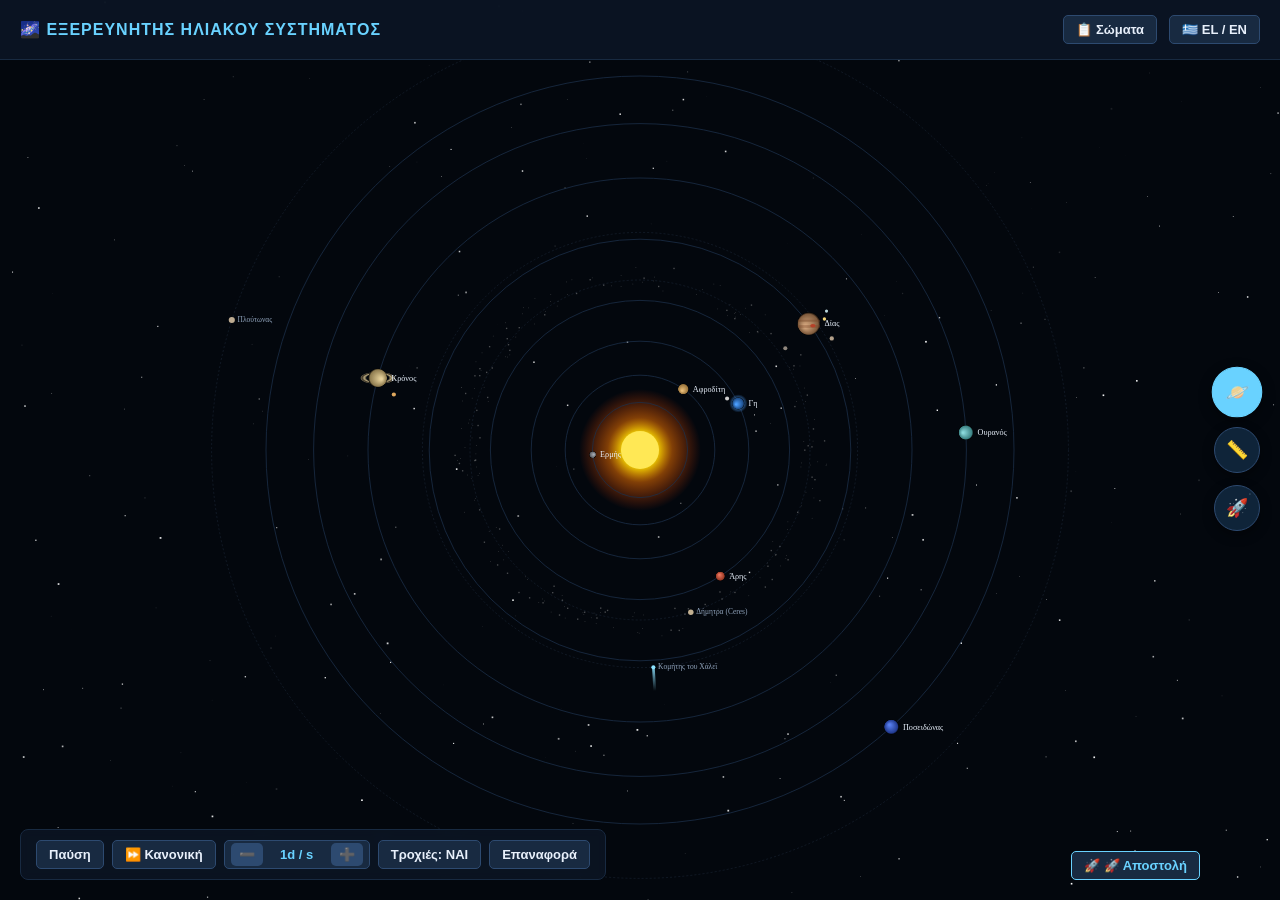
==== web_version/index.html @ 481f6a31 "feat(solar): implement web version with interactive 3D planets, bilingual support, and realistic Arg" ====
<!DOCTYPE html>
<html lang="el">
<head>
    <meta charset="UTF-8">
    <title>Solar System Explorer</title>
    <link rel="stylesheet" href="style.css">
</head>
<body>

    <header id="nav-header">
        <div class="logo" id="app-title">🌌 ΕΞΕΡΕΥΝΗΤΗΣ ΗΛΙΑΚΟΥ ΣΥΣΤΗΜΑΤΟΣ</div>
        <div class="header-right">
            <button class="drawer-toggle-btn" id="btnToggleDrawer">📋 <span id="lbl-objects">Σώματα</span></button>
            <button class="lang-btn" id="btnLang">🇬🇷 EL / EN</button>
        </div>
    </header>

    <!-- Vertical Navigation Panel (Right Side) -->
    <nav id="vertical-nav">
        <button class="nav-icon-btn active" data-view="solar-view" data-tooltip="Ηλιακό Σύστημα" id="nav-solar">🪐</button>
        <button class="nav-icon-btn" data-view="compare-view" data-tooltip="Σύγκριση Μεγεθών" id="nav-compare">📏</button>
        <button class="nav-icon-btn" data-view="game-view" data-tooltip="Mini-Game (Αργώ)" id="nav-game">🚀</button>
    </nav>

    <!-- 🚀 Mission Control Setup Panel -->
    <div id="mission-panel">
        <h3 id="lbl-mission-title">ΑΠΟΣΤΟΛΗ ΙΑΣΟΝΑΣ · ΑΡΓΩ</h3>
        <div class="form-group">
            <label id="lbl-origin">Προέλευση:</label>
            <select id="selectOrigin"></select>
        </div>
        <div class="form-group">
            <label id="lbl-dest">Προορισμός:</label>
            <select id="selectDest"></select>
        </div>
        <button class="ctrl-btn" id="btnStartMission" style="width: 100%; margin-top: 5px;">🚀 Εκτόξευση</button>
    </div>

    <!-- 🚀 Live Mission HUD Status Card -->
    <div id="mission-status-card">
        <h4>🚀 ΑΡΓΩ · LIVE HUD</h4>
        <div id="mission-stage" style="font-size: 12px; color: #e8f0fb; margin-bottom: 5px;">-</div>
        <div class="progress-bg"><div class="progress-fill" id="mission-progress-bar"></div></div>
        <div id="mission-days" style="font-size: 11px; color: #91a4bc;">0 / 0 days</div>
        <div style="display: flex; gap: 8px; margin-top: 10px;">
            <button class="ctrl-btn" id="btnFollowArgo" style="font-size: 11px; flex: 1;">🎯 Follow Argo</button>
            <button class="ctrl-btn" id="btnAbortMission" style="font-size: 11px; background: #8b2626;">✖</button>
        </div>
    </div>

    <!-- Accordion Quick Objects Menu Drawer -->
    <div id="objects-drawer">
        <div class="accordion-header" data-target="drawer-stars"><span id="cat-stars">Άστρα</span> <span>▶</span></div>
        <div class="accordion-content" id="drawer-stars"></div>

        <div class="accordion-header" data-target="drawer-planets"><span id="cat-planets">Πλανήτες</span> <span>▶</span></div>
        <div class="accordion-content" id="drawer-planets"></div>

        <div class="accordion-header" data-target="drawer-moons"><span id="cat-moons">Δορυφόροι</span> <span>▶</span></div>
        <div class="accordion-content" id="drawer-moons"></div>

        <div class="accordion-header" data-target="drawer-small"><span id="cat-small">Νάνοι & Κομήτες</span> <span>▶</span></div>
        <div class="accordion-content" id="drawer-small"></div>
    </div>

    <main id="app-container">
        
        <section id="solar-view" class="view active">
            <canvas id="solarCanvas"></canvas>
            
            <div id="sidebar">
                <button id="close-btn">✕</button>
                <h2 id="info-name">-</h2>
                <p><span class="label" id="lbl-desc">Περιγραφή</span><br><span id="info-desc">-</span></p>
                <p><span class="label" id="lbl-diam">Διάμετρος</span><br><span id="info-diam">-</span></p>
                <p><span class="label" id="lbl-temp">Θερμοκρασία</span><br><span id="info-temp">-</span></p>
                <p><span class="label" id="lbl-moons">Δεδομένα / Φεγγάρια</span><br><span id="info-moons">-</span></p>
            </div>

            <!-- Bottom Left Controls -->
            <div id="controls">
                <button class="ctrl-btn" id="btnPause">Παύση</button>
                <button class="ctrl-btn" id="btnDirection">⏩ Forward</button>
                
                <div class="speed-group">
                    <button class="step-btn" id="btnSpeedMinus">➖</button>
                    <span class="speed-display" id="speedDisplay">1d / s</span>
                    <button class="step-btn" id="btnSpeedPlus">➕</button>
                </div>

                <button class="ctrl-btn" id="btnOrbits">Τροχιές: ON</button>
                <button class="ctrl-btn" id="btnReset">Επαναφορά</button>
            </div>

            <!-- Bottom Right Mission Button -->
            <div id="bottom-right-actions">
                <button class="drawer-toggle-btn" id="btnToggleMission" style="background: #182a41; border-color: #69d2ff; color: #69d2ff; font-weight: bold;">🚀 <span id="lbl-mission-btn">Αποστολή</span></button>
            </div>
        </section>

        <section id="compare-view" class="view">
            <div class="placeholder-content">
                <h2>Σύγκριση Μεγεθών Πλανητών</h2>
                <p>Εδώ θα μπει το view σύγκρισης!</p>
            </div>
        </section>

        <section id="game-view" class="view">
            <div class="placeholder-content">
                <h2>Asteroid Belt Dodger · Argo Game</h2>
                <p>Εδώ θα φτιάξουμε το παιχνίδι με την Αργώ!</p>
            </div>
        </section>

    </main>

    <script src="data.js"></script>
    <script src="solar.js"></script>
    <script src="app.js"></script>
</body>
</html>
---- web_version/style.css ----
body, html {
    margin: 0;
    padding: 0;
    width: 100%;
    height: 100%;
    overflow: hidden;
    background-color: #050a13;
    font-family: 'Segoe UI', Tahoma, Geneva, Verdana, sans-serif;
    color: #e8f0fb;
}

#nav-header {
    position: absolute;
    top: 0;
    left: 0;
    width: 100%;
    height: 60px;
    background: rgba(12, 22, 37, 0.9);
    border-bottom: 1px solid #182a41;
    display: flex;
    justify-content: space-between;
    align-items: center;
    padding: 0 20px;
    box-sizing: border-box;
    z-index: 100;
    backdrop-filter: blur(8px);
}
.logo {
    font-weight: bold;
    font-size: 16px;
    color: #69d2ff;
    letter-spacing: 1px;
}
.header-right {
    display: flex;
    gap: 12px;
    align-items: center;
}

/* Vertical Sidebar Navigation (Right Side) */
#vertical-nav {
    position: absolute;
    right: 20px;
    top: 50%;
    transform: translateY(-50%);
    display: flex;
    flex-direction: column;
    gap: 12px;
    z-index: 95;
}
.nav-icon-btn {
    width: 46px;
    height: 46px;
    background: rgba(18, 42, 65, 0.85);
    border: 1px solid #2d4a70;
    border-radius: 50%;
    color: #e8f0fb;
    font-size: 18px;
    cursor: pointer;
    display: flex;
    justify-content: center;
    align-items: center;
    transition: all 0.25s ease;
    box-shadow: 0 4px 12px rgba(0,0,0,0.4);
    position: relative;
}
.nav-icon-btn:hover, .nav-icon-btn.active {
    background: #69d2ff;
    color: #050a13;
    border-color: #69d2ff;
    transform: scale(1.1);
}
.nav-icon-btn::after {
    content: attr(data-tooltip);
    position: absolute;
    right: 55px;
    background: rgba(12, 22, 37, 0.95);
    color: #e8f0fb;
    padding: 5px 10px;
    border-radius: 5px;
    font-size: 12px;
    white-space: nowrap;
    border: 1px solid #2d4a70;
    opacity: 0;
    pointer-events: none;
    transition: opacity 0.2s;
}
.nav-icon-btn:hover::after {
    opacity: 1;
}

/* Mission Control Setup Panel */
#mission-panel {
    position: absolute;
    bottom: 80px;
    right: 80px;
    width: 280px;
    background: rgba(12, 22, 37, 0.95);
    border: 1px solid #182a41;
    border-radius: 10px;
    padding: 18px;
    box-sizing: border-box;
    z-index: 90;
    backdrop-filter: blur(8px);
    display: none;
    box-shadow: 0 10px 30px rgba(0,0,0,0.5);
}
#mission-panel h3 {
    margin-top: 0;
    color: #69d2ff;
    font-size: 15px;
    letter-spacing: 0.5px;
}
.form-group {
    margin-bottom: 12px;
}
.form-group label {
    display: block;
    font-size: 12px;
    color: #91a4bc;
    margin-bottom: 4px;
}
.form-group select {
    width: 100%;
    background: #182a41;
    color: #e8f0fb;
    border: 1px solid #2d4a70;
    padding: 8px;
    border-radius: 5px;
    font-size: 13px;
    outline: none;
}

/* Mission Live Status HUD Card */
#mission-status-card {
    position: absolute;
    top: 70px;
    left: 20px;
    width: 280px;
    background: rgba(12, 22, 37, 0.92);
    border: 1px solid #2d4a70;
    border-radius: 10px;
    padding: 15px;
    box-sizing: border-box;
    z-index: 90;
    backdrop-filter: blur(8px);
    display: none;
}
#mission-status-card h4 {
    margin: 0 0 8px 0;
    color: #69d2ff;
    font-size: 14px;
}
.progress-bg {
    width: 100%;
    height: 8px;
    background: #182a41;
    border-radius: 4px;
    overflow: hidden;
    margin: 8px 0;
}
.progress-fill {
    height: 100%;
    width: 0%;
    background: #69d2ff;
    transition: width 0.2s;
}

/* Accordion Quick Objects Drawer */
#objects-drawer {
    position: absolute;
    top: 70px;
    left: 20px;
    width: 260px;
    max-height: calc(100vh - 160px);
    background: rgba(12, 22, 37, 0.95);
    border: 1px solid #182a41;
    border-radius: 8px;
    padding: 15px;
    box-sizing: border-box;
    overflow-y: auto;
    z-index: 90;
    backdrop-filter: blur(8px);
    display: none;
}
.accordion-header {
    margin: 8px 0 4px 0;
    font-size: 13px;
    font-weight: bold;
    color: #69d2ff;
    cursor: pointer;
    display: flex;
    justify-content: space-between;
    padding: 6px 8px;
    background: rgba(24, 42, 65, 0.5);
    border-radius: 4px;
    transition: background 0.2s;
}
.accordion-header:hover {
    background: #2d4a70;
}
.accordion-content {
    display: none;
    padding-left: 10px;
}
.accordion-content.open {
    display: block;
}
.drawer-item {
    padding: 6px 10px;
    font-size: 13px;
    color: #e8f0fb;
    cursor: pointer;
    border-radius: 4px;
    transition: background 0.15s;
}
.drawer-item:hover {
    background: #2d4a70;
}

/* Canvas & Views */
.view {
    display: none;
    width: 100vw;
    height: 100vh;
    position: absolute;
    top: 0;
    left: 0;
}
.view.active { display: block; }
canvas { display: block; width: 100vw; height: 100vh; }

/* Sidebar Info */
#sidebar {
    position: absolute;
    top: 80px;
    right: 80px;
    width: 280px;
    background: rgba(12, 22, 37, 0.92);
    border: 1px solid #182a41;
    border-radius: 10px;
    padding: 20px;
    box-shadow: 0 10px 30px rgba(0,0,0,0.5);
    backdrop-filter: blur(8px);
    display: none;
    z-index: 90;
}
#sidebar h2 { margin-top: 0; color: #69d2ff; font-size: 18px; }
#sidebar p { margin: 8px 0; font-size: 13px; line-height: 1.4; color: #e8f0fb; }
#sidebar .label { color: #91a4bc; font-size: 11px; text-transform: uppercase; }
#close-btn {
    position: absolute;
    top: 15px;
    right: 15px;
    background: none;
    border: none;
    color: #91a4bc;
    font-size: 16px;
    cursor: pointer;
}

/* Bottom Controls & Bottom Right Mission Button */
#controls {
    position: absolute;
    bottom: 20px;
    left: 20px;
    display: flex;
    gap: 8px;
    background: rgba(12, 22, 37, 0.85);
    padding: 10px 15px;
    border-radius: 8px;
    border: 1px solid #182a41;
    backdrop-filter: blur(5px);
    z-index: 90;
    align-items: center;
}
#bottom-right-actions {
    position: absolute;
    bottom: 20px;
    right: 80px;
    z-index: 90;
}
.speed-group {
    display: flex;
    align-items: center;
    gap: 4px;
    background: #182a41;
    border: 1px solid #2d4a70;
    border-radius: 5px;
    padding: 2px 6px;
}
.speed-display {
    font-size: 13px;
    font-weight: bold;
    min-width: 60px;
    text-align: center;
    color: #69d2ff;
}
button.ctrl-btn, button.step-btn, button.lang-btn, button.drawer-toggle-btn {
    background: #182a41;
    color: #e8f0fb;
    border: 1px solid #2d4a70;
    padding: 6px 12px;
    border-radius: 5px;
    cursor: pointer;
    font-size: 13px;
    font-weight: 600;
    transition: background 0.2s;
}
button.step-btn {
    padding: 4px 8px;
    border: none;
    background: #2d4a70;
}
button.ctrl-btn:hover, button.step-btn:hover, button.lang-btn:hover, button.drawer-toggle-btn:hover {
    background: #2d4a70;
    border-color: #69d2ff;
}
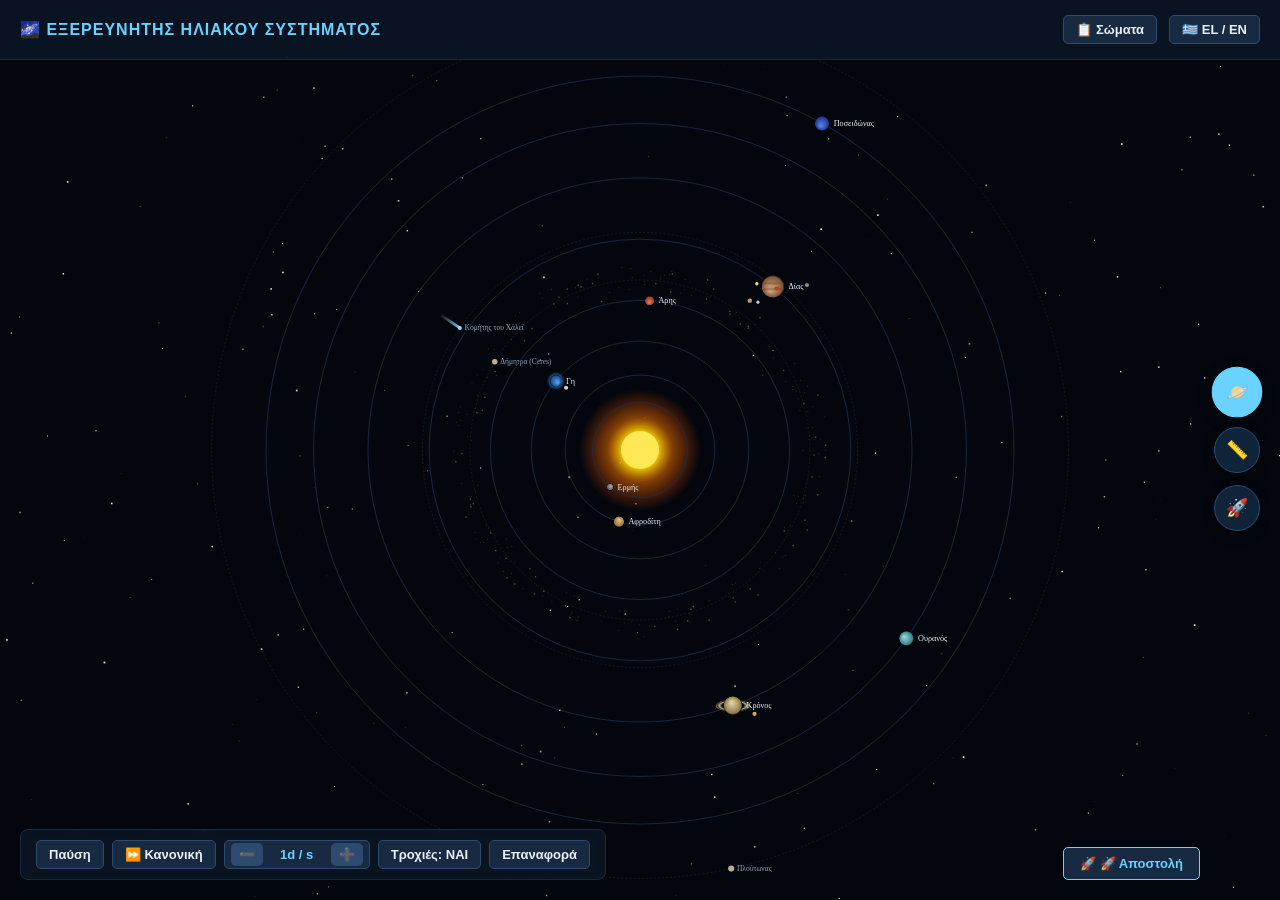
==== commit 7787af23: "fix: correct mission position" ====
--- a/web_version/index.html
+++ b/web_version/index.html
@@ -92,9 +92,21 @@
                 <button class="ctrl-btn" id="btnReset">Επαναφορά</button>
             </div>
 
-            <!-- Bottom Right Mission Button -->
+            <!-- Bottom Right Mission Actions Container -->
             <div id="bottom-right-actions">
-                <button class="drawer-toggle-btn" id="btnToggleMission" style="background: #182a41; border-color: #69d2ff; color: #69d2ff; font-weight: bold;">🚀 <span id="lbl-mission-btn">Αποστολή</span></button>
+                <!-- 🚀 Live Mission HUD Status Card -->
+                <div id="mission-status-card">
+                    <h4>🚀 ΑΡΓΩ · LIVE HUD</h4>
+                    <div id="mission-stage" style="font-size: 12px; color: #e8f0fb; margin-bottom: 5px;">-</div>
+                    <div class="progress-bg"><div class="progress-fill" id="mission-progress-bar"></div></div>
+                    <div id="mission-days" style="font-size: 11px; color: #91a4bc;">0 / 0 days</div>
+                    <div style="display: flex; gap: 8px; margin-top: 10px;">
+                        <button class="ctrl-btn" id="btnFollowArgo" style="font-size: 11px; flex: 1;">🎯 Follow Argo</button>
+                        <button class="ctrl-btn" id="btnAbortMission" style="font-size: 11px; background: #8b2626;">✖</button>
+                    </div>
+                </div>
+
+                <button class="ctrl-btn" id="btnToggleMission" style="background: #182a41; border-color: #69d2ff; color: #69d2ff; font-weight: bold; padding: 8px 16px;">🚀 <span id="lbl-mission-btn">Αποστολή</span></button>
             </div>
         </section>
 
--- a/web_version/style.css
+++ b/web_version/style.css
@@ -89,11 +89,11 @@
     opacity: 1;
 }
 
-/* Mission Control Setup Panel */
+/* Mission Control Setup Panel (Πιο αριστερά για να μη χτυπάει τα δεξιά κουμπιά) */
 #mission-panel {
     position: absolute;
     bottom: 80px;
-    right: 80px;
+    right: 85px;
     width: 280px;
     background: rgba(12, 22, 37, 0.95);
     border: 1px solid #182a41;
@@ -131,11 +131,11 @@
     outline: none;
 }
 
-/* Mission Live Status HUD Card */
+/* Mission Live Status HUD Card (Πιο αριστερά, έξω από τη ζώνη των navigation icons) */
 #mission-status-card {
     position: absolute;
-    top: 70px;
-    left: 20px;
+    bottom: 80px;
+    right: 85px;
     width: 280px;
     background: rgba(12, 22, 37, 0.92);
     border: 1px solid #2d4a70;
@@ -145,6 +145,7 @@
     z-index: 90;
     backdrop-filter: blur(8px);
     display: none;
+    box-shadow: 0 10px 30px rgba(0,0,0,0.5);
 }
 #mission-status-card h4 {
     margin: 0 0 8px 0;
@@ -164,6 +165,17 @@
     width: 0%;
     background: #69d2ff;
     transition: width 0.2s;
+}
+
+/* Bottom Right Actions Container (Αριστερά από τα navigation icons) */
+#bottom-right-actions {
+    position: absolute;
+    bottom: 20px;
+    right: 85px;
+    z-index: 90;
+    display: flex;
+    flex-direction: column;
+    align-items: flex-end;
 }
 
 /* Accordion Quick Objects Drawer */
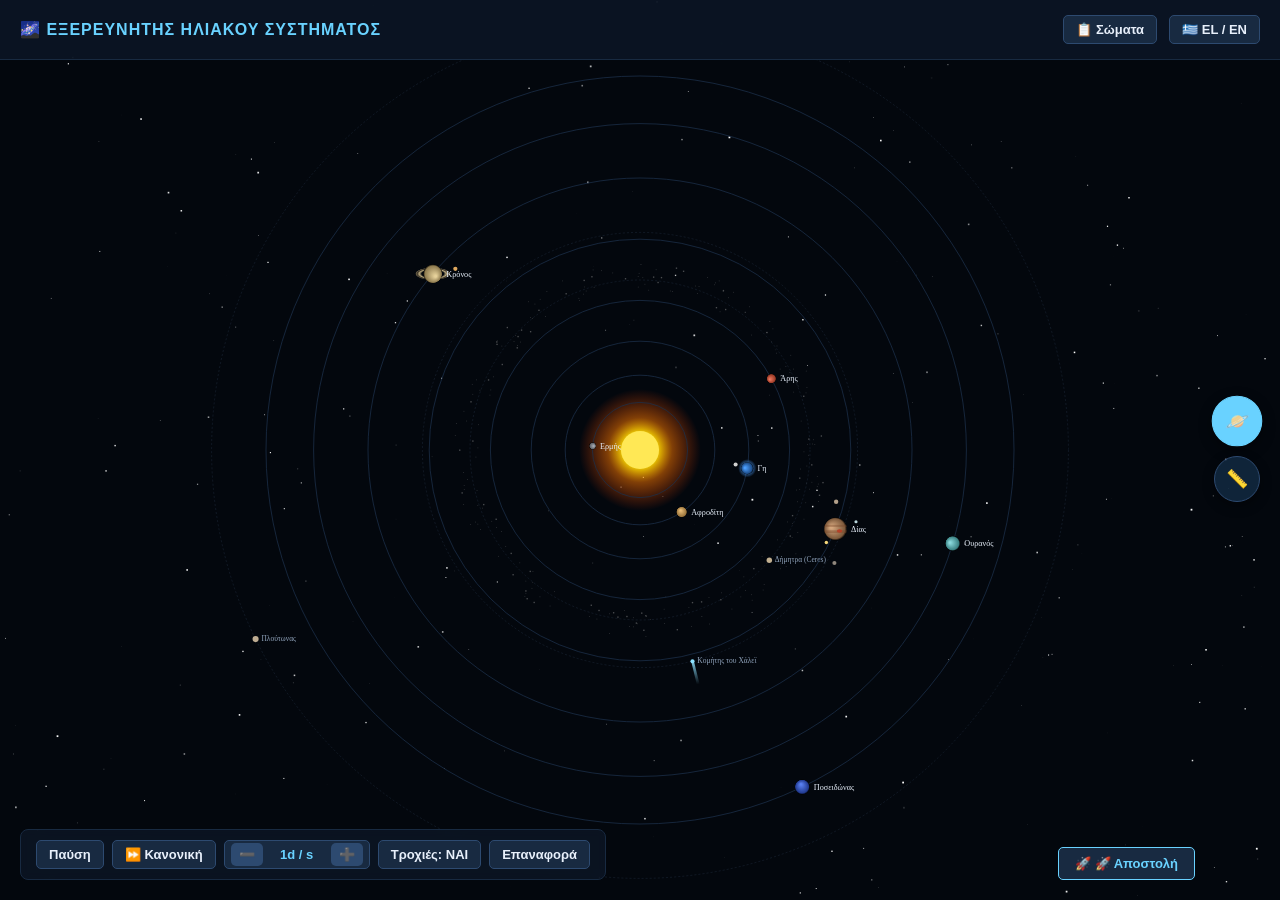
==== commit 1e2483f2: "add size-comparison view" ====
--- a/web_version/index.html
+++ b/web_version/index.html
@@ -19,7 +19,6 @@
     <nav id="vertical-nav">
         <button class="nav-icon-btn active" data-view="solar-view" data-tooltip="Ηλιακό Σύστημα" id="nav-solar">🪐</button>
         <button class="nav-icon-btn" data-view="compare-view" data-tooltip="Σύγκριση Μεγεθών" id="nav-compare">📏</button>
-        <button class="nav-icon-btn" data-view="game-view" data-tooltip="Mini-Game (Αργώ)" id="nav-game">🚀</button>
     </nav>
 
     <!-- 🚀 Mission Control Setup Panel -->
@@ -34,18 +33,6 @@
             <select id="selectDest"></select>
         </div>
         <button class="ctrl-btn" id="btnStartMission" style="width: 100%; margin-top: 5px;">🚀 Εκτόξευση</button>
-    </div>
-
-    <!-- 🚀 Live Mission HUD Status Card -->
-    <div id="mission-status-card">
-        <h4>🚀 ΑΡΓΩ · LIVE HUD</h4>
-        <div id="mission-stage" style="font-size: 12px; color: #e8f0fb; margin-bottom: 5px;">-</div>
-        <div class="progress-bg"><div class="progress-fill" id="mission-progress-bar"></div></div>
-        <div id="mission-days" style="font-size: 11px; color: #91a4bc;">0 / 0 days</div>
-        <div style="display: flex; gap: 8px; margin-top: 10px;">
-            <button class="ctrl-btn" id="btnFollowArgo" style="font-size: 11px; flex: 1;">🎯 Follow Argo</button>
-            <button class="ctrl-btn" id="btnAbortMission" style="font-size: 11px; background: #8b2626;">✖</button>
-        </div>
     </div>
 
     <!-- Accordion Quick Objects Menu Drawer -->
@@ -65,6 +52,7 @@
 
     <main id="app-container">
         
+        <!-- View 1: Solar System -->
         <section id="solar-view" class="view active">
             <canvas id="solarCanvas"></canvas>
             
@@ -94,7 +82,6 @@
 
             <!-- Bottom Right Mission Actions Container -->
             <div id="bottom-right-actions">
-                <!-- 🚀 Live Mission HUD Status Card -->
                 <div id="mission-status-card">
                     <h4>🚀 ΑΡΓΩ · LIVE HUD</h4>
                     <div id="mission-stage" style="font-size: 12px; color: #e8f0fb; margin-bottom: 5px;">-</div>
@@ -110,17 +97,26 @@
             </div>
         </section>
 
+        <!-- View 2: Size Comparison -->
         <section id="compare-view" class="view">
-            <div class="placeholder-content">
-                <h2>Σύγκριση Μεγεθών Πλανητών</h2>
-                <p>Εδώ θα μπει το view σύγκρισης!</p>
-            </div>
-        </section>
-
-        <section id="game-view" class="view">
-            <div class="placeholder-content">
-                <h2>Asteroid Belt Dodger · Argo Game</h2>
-                <p>Εδώ θα φτιάξουμε το παιχνίδι με την Αργώ!</p>
+            <canvas id="compareCanvas"></canvas>
+            
+            <div id="compare-panel">
+                <h3 id="compare-title">📏 Σύγκριση Μεγεθών Σωμάτων</h3>
+                <div class="compare-selectors">
+                    <div>
+                        <label id="lbl-comp-a">Σώμα A:</label>
+                        <select id="selectCompA"></select>
+                    </div>
+                    <div style="align-self: flex-end; font-size: 18px; font-weight: bold; color: #69d2ff;">VS</div>
+                    <div>
+                        <label id="lbl-comp-b">Σώμα B:</label>
+                        <select id="selectCompB"></select>
+                    </div>
+                </div>
+                <div id="compare-stats-box">
+                    <div id="compare-ratio-text">-</div>
+                </div>
             </div>
         </section>
 
--- a/web_version/style.css
+++ b/web_version/style.css
@@ -89,7 +89,7 @@
     opacity: 1;
 }
 
-/* Mission Control Setup Panel (Πιο αριστερά για να μη χτυπάει τα δεξιά κουμπιά) */
+/* Mission Control Setup Panel */
 #mission-panel {
     position: absolute;
     bottom: 80px;
@@ -120,7 +120,7 @@
     color: #91a4bc;
     margin-bottom: 4px;
 }
-.form-group select {
+.form-group select, .compare-selectors select {
     width: 100%;
     background: #182a41;
     color: #e8f0fb;
@@ -131,7 +131,7 @@
     outline: none;
 }
 
-/* Mission Live Status HUD Card (Πιο αριστερά, έξω από τη ζώνη των navigation icons) */
+/* Mission Live Status HUD Card */
 #mission-status-card {
     position: absolute;
     bottom: 80px;
@@ -167,15 +167,52 @@
     transition: width 0.2s;
 }
 
-/* Bottom Right Actions Container (Αριστερά από τα navigation icons) */
-#bottom-right-actions {
-    position: absolute;
-    bottom: 20px;
-    right: 85px;
-    z-index: 90;
-    display: flex;
-    flex-direction: column;
-    align-items: flex-end;
+/* Size Comparison Control Panel */
+#compare-panel {
+    position: absolute;
+    bottom: 25px;
+    left: 50%;
+    transform: translateX(-50%);
+    width: 480px;
+    background: rgba(12, 22, 37, 0.92);
+    border: 1px solid #182a41;
+    border-radius: 12px;
+    padding: 16px 20px;
+    box-sizing: border-box;
+    z-index: 90;
+    backdrop-filter: blur(8px);
+    box-shadow: 0 10px 30px rgba(0,0,0,0.5);
+}
+#compare-panel h3 {
+    margin: 0 0 12px 0;
+    color: #69d2ff;
+    font-size: 15px;
+    text-align: center;
+}
+.compare-selectors {
+    display: flex;
+    gap: 15px;
+    align-items: center;
+    justify-content: space-between;
+}
+.compare-selectors div {
+    flex: 1;
+}
+.compare-selectors label {
+    font-size: 12px;
+    color: #91a4bc;
+    display: block;
+    margin-bottom: 4px;
+}
+#compare-stats-box {
+    margin-top: 12px;
+    background: rgba(24, 42, 65, 0.6);
+    border: 1px dashed #2d4a70;
+    border-radius: 6px;
+    padding: 10px;
+    text-align: center;
+    font-size: 13px;
+    color: #e8f0fb;
 }
 
 /* Accordion Quick Objects Drawer */
@@ -246,7 +283,7 @@
 #sidebar {
     position: absolute;
     top: 80px;
-    right: 80px;
+    right: 85px;
     width: 280px;
     background: rgba(12, 22, 37, 0.92);
     border: 1px solid #182a41;
@@ -271,7 +308,7 @@
     cursor: pointer;
 }
 
-/* Bottom Controls & Bottom Right Mission Button */
+/* Bottom Controls & Bottom Right Actions */
 #controls {
     position: absolute;
     bottom: 20px;
@@ -289,8 +326,11 @@
 #bottom-right-actions {
     position: absolute;
     bottom: 20px;
-    right: 80px;
-    z-index: 90;
+    right: 85px;
+    z-index: 90;
+    display: flex;
+    flex-direction: column;
+    align-items: flex-end;
 }
 .speed-group {
     display: flex;
